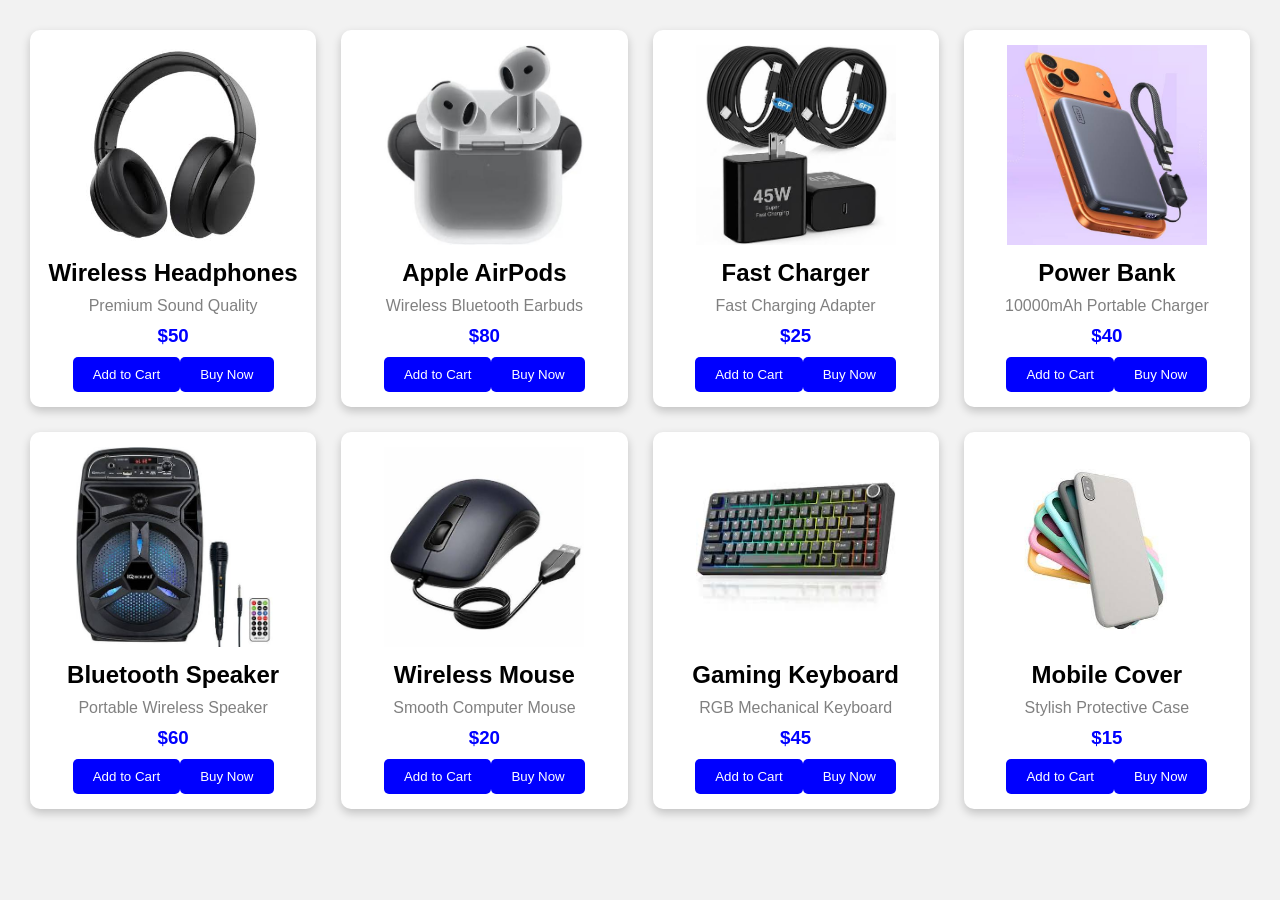
==== accessories.html @ 00825b58 "Add files via upload" ====
<!DOCTYPE html>
<html lang="en">
<head>
    <meta charset="UTF-8">
    <meta name="viewport" content="width=device-width, initial-scale=1.0">
    <title>Accessories Collection</title>
    <link rel="stylesheet" href="style.css">
    <style>
        * {
    margin: 0;
    padding: 0;
    box-sizing: border-box;
}

body {
    font-family: Arial, sans-serif;
    background-color: #f2f2f2;
    padding: 30px;
}

h1 {
    text-align: center;
    margin-bottom: 30px;
    color: black;
}

.container {
    display: grid;
    grid-template-columns: repeat(4, 1fr);
    gap: 25px;
}

.card {
    background-color: white;
    padding: 15px;
    text-align: center;
    border-radius: 10px;
    box-shadow: 0px 4px 10px rgba(0, 0, 0, 0.2);
}

.card img {
    width: 100%;
    height: 200px;
    object-fit: contain;
}

.card h2 {
    margin: 10px 0;
}

.card p {
    color: gray;
    margin-bottom: 10px;
}

.card h3 {
    color: blue;
    margin-bottom: 10px;
}

button {
    background-color: blue;
    color: white;
    padding: 10px 20px;
    border: none;
    border-radius: 5px;
    cursor: pointer;
}

button:hover {
    background-color: darkblue;
}
    </style>
</head>
<body>

  
    <div class="container">

        <div class="card">
            <img src="./images (4).jpg" alt="Headphones">
            <h2>Wireless Headphones</h2>
            <p>Premium Sound Quality</p>
            <h3>$50</h3>
            <button>Buy Now</button>
        </div>

        <div class="card">
            <img src="./images (34).jpg" alt="AirPods">
            <h2>Apple AirPods</h2>
            <p>Wireless Bluetooth Earbuds</p>
            <h3>$80</h3>
            <button>Buy Now</button>
        </div>

        <div class="card">
            <img src="./images (35).jpg" alt="Charger">
            <h2>Fast Charger</h2>
            <p>Fast Charging Adapter</p>
            <h3>$25</h3>
            <button>Buy Now</button>
        </div>

        <div class="card">
            <img src="./images (36).jpg" alt="Power Bank">
            <h2>Power Bank</h2>
            <p>10000mAh Portable Charger</p>
            <h3>$40</h3>
            <button>Buy Now</button>
        </div>

        <div class="card">
            <img src="./images (37).jpg" alt="Bluetooth Speaker">
            <h2>Bluetooth Speaker</h2>
            <p>Portable Wireless Speaker</p>
            <h3>$60</h3>
            <button>Buy Now</button>
        </div>

        <div class="card">
            <img src="./images (38).jpg" alt="Wireless Mouse">
            <h2>Wireless Mouse</h2>
            <p>Smooth Computer Mouse</p>
            <h3>$20</h3>
            <button>Buy Now</button>
        </div>

        <div class="card">
            <img src="./images (39).jpg" alt="Keyboard">
            <h2>Gaming Keyboard</h2>
            <p>RGB Mechanical Keyboard</p>
            <h3>$45</h3>
            <button>Buy Now</button>
        </div>

        <div class="card">
            <img src="./images (40).jpg" alt="Mobile Cover">
            <h2>Mobile Cover</h2>
            <p>Stylish Protective Case</p>
            <h3>$15</h3>
            <button>Buy Now</button>
        </div>

    </div>

    <script src="./copy.js"></script>
</body>
</html>
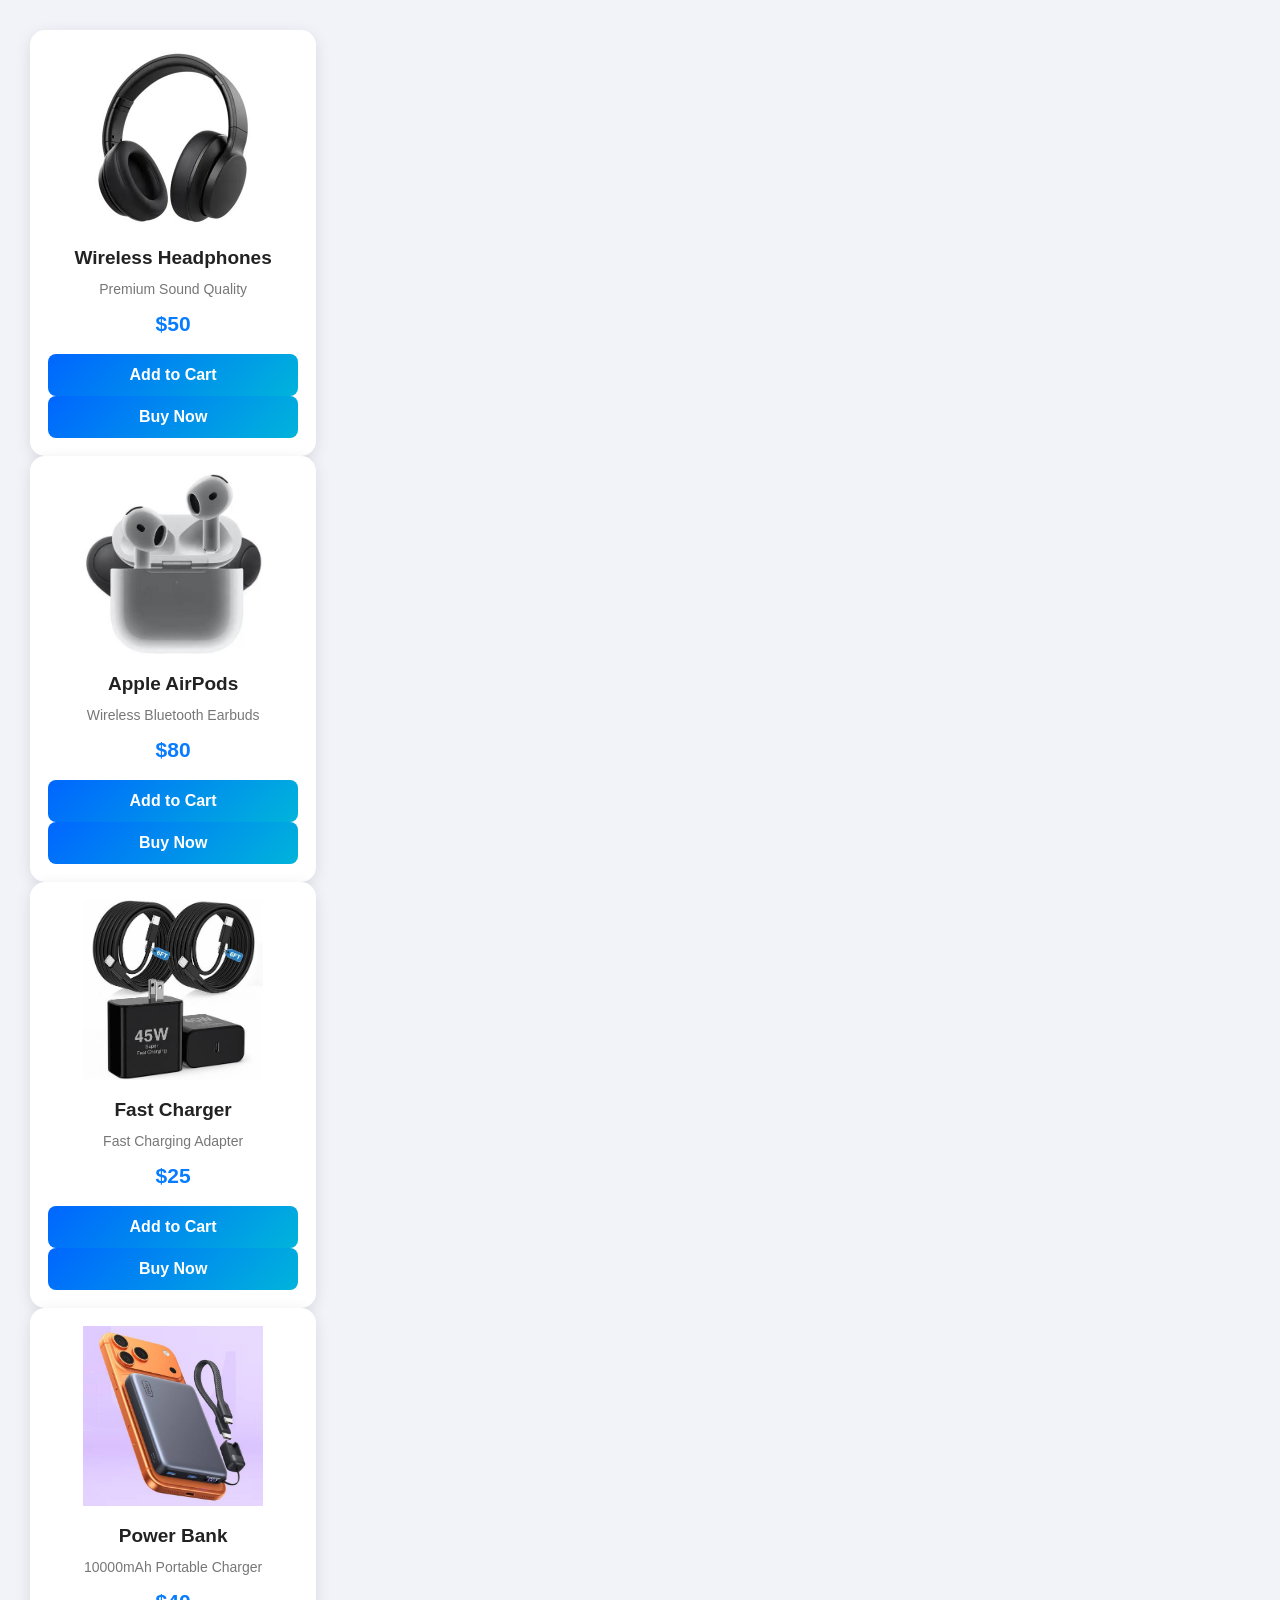
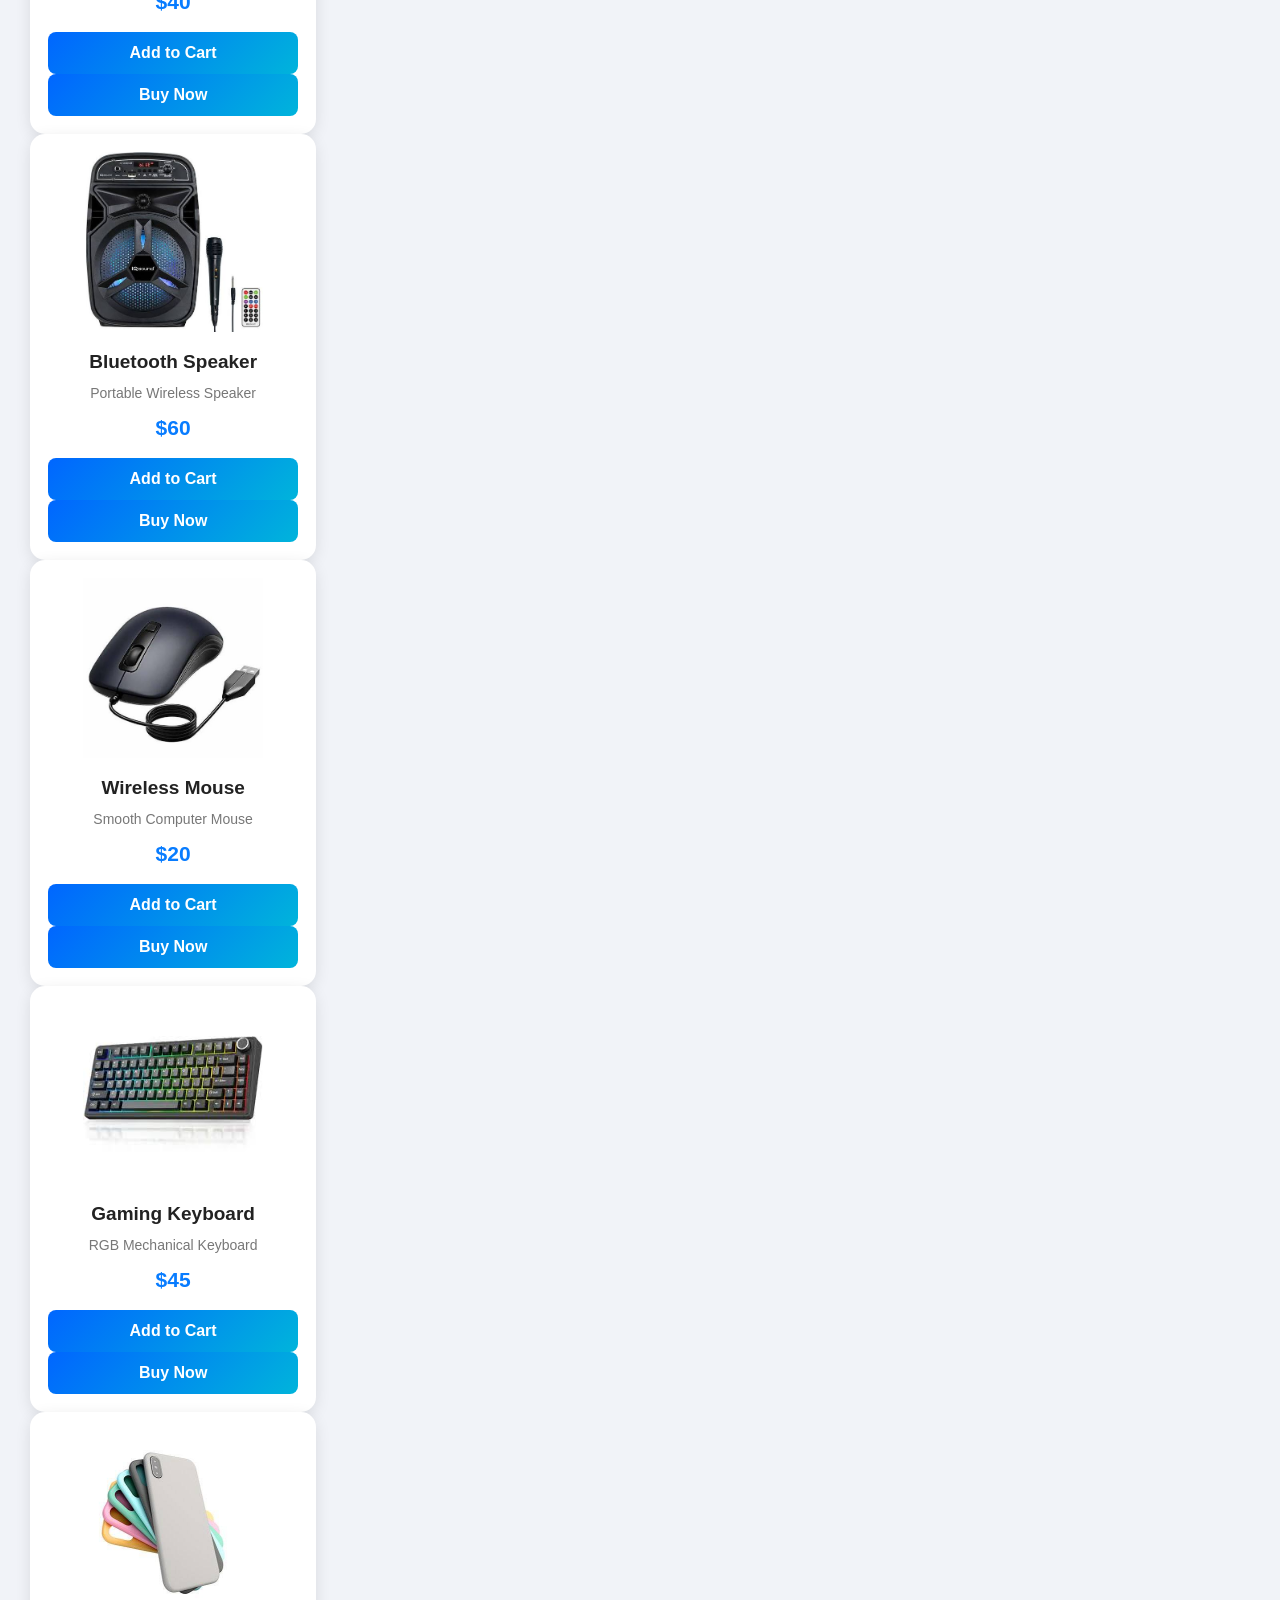
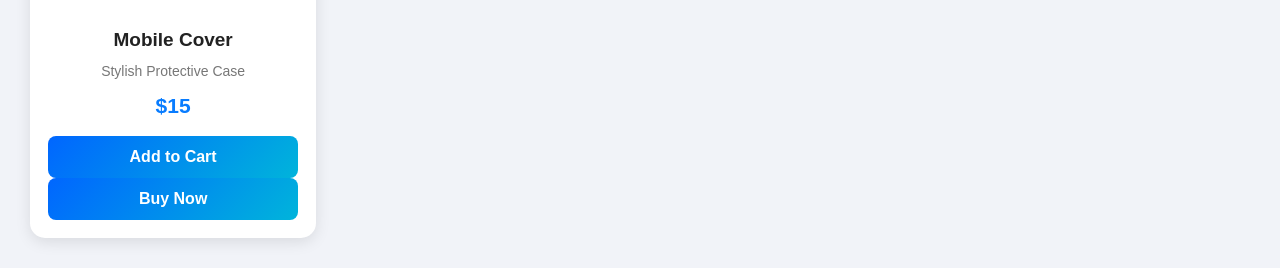
==== commit 048cdc7f: "Add files via upload" ====
--- a/accessories.html
+++ b/accessories.html
@@ -5,7 +5,7 @@
     <meta name="viewport" content="width=device-width, initial-scale=1.0">
     <title>Accessories Collection</title>
     <link rel="stylesheet" href="style.css">
-    <style>
+     <style>
         * {
     margin: 0;
     padding: 0;
@@ -14,61 +14,96 @@
 
 body {
     font-family: Arial, sans-serif;
-    background-color: #f2f2f2;
+    background-color: #f1f3f8;
     padding: 30px;
-}
-
-h1 {
-    text-align: center;
-    margin-bottom: 30px;
-    color: black;
-}
-
-.container {
+    
     display: grid;
     grid-template-columns: repeat(4, 1fr);
     gap: 25px;
 }
 
+/* Card Design */
 .card {
     background-color: white;
-    padding: 15px;
+    padding: 18px;
+    border-radius: 15px;
     text-align: center;
-    border-radius: 10px;
-    box-shadow: 0px 4px 10px rgba(0, 0, 0, 0.2);
+    box-shadow: 0 4px 15px rgba(0, 0, 0, 0.1);
+    transition: 0.4s;
 }
 
+/* Card Hover */
+.card:hover {
+    transform: translateY(-8px);
+    box-shadow: 0 10px 25px rgba(0, 0, 0, 0.2);
+}
+
+/* Laptop Image */
 .card img {
     width: 100%;
-    height: 200px;
+    height: 180px;
     object-fit: contain;
+    margin-bottom: 15px;
+    transition: 0.4s;
 }
 
-.card h2 {
-    margin: 10px 0;
+.card:hover img {
+    transform: scale(1.08);
 }
 
-.card p {
-    color: gray;
-    margin-bottom: 10px;
+/* Laptop Name */
+.card h2 {
+    font-size: 19px;
+    color: #222;
+    margin-bottom: 12px;
 }
 
-.card h3 {
-    color: blue;
-    margin-bottom: 10px;
+/* RAM and Storage */
+.card p {
+    font-size: 14px;
+    color: #777;
+    margin-bottom: 15px;
 }
 
-button {
-    background-color: blue;
-    color: white;
-    padding: 10px 20px;
-    border: none;
-    border-radius: 5px;
-    cursor: pointer;
+/* Price */
+.card h3 {
+    font-size: 21px;
+    color: #087cff;
+    margin-bottom: 18px;
 }
 
-button:hover {
-    background-color: darkblue;
+/* Buy Now Button */
+.card button {
+    width: 100%;
+    padding: 12px;
+    border: none;
+    border-radius: 8px;
+    background: linear-gradient(135deg, #0066ff, #00b4db);
+    color: white;
+    font-size: 16px;
+    font-weight: bold;
+    cursor: pointer;
+    transition: 0.3s;
+}
+
+.card button:hover {
+    background: #0047b3;
+    transform: scale(1.04);
+}
+
+/* Tablet Responsive */
+@media (max-width: 992px) {
+    body {
+        grid-template-columns: repeat(2, 1fr);
+    }
+}
+
+/* Mobile Responsive */
+@media (max-width: 576px) {
+    body {
+        grid-template-columns: repeat(1, 1fr);
+        padding: 15px;
+    }
 }
     </style>
 </head>
